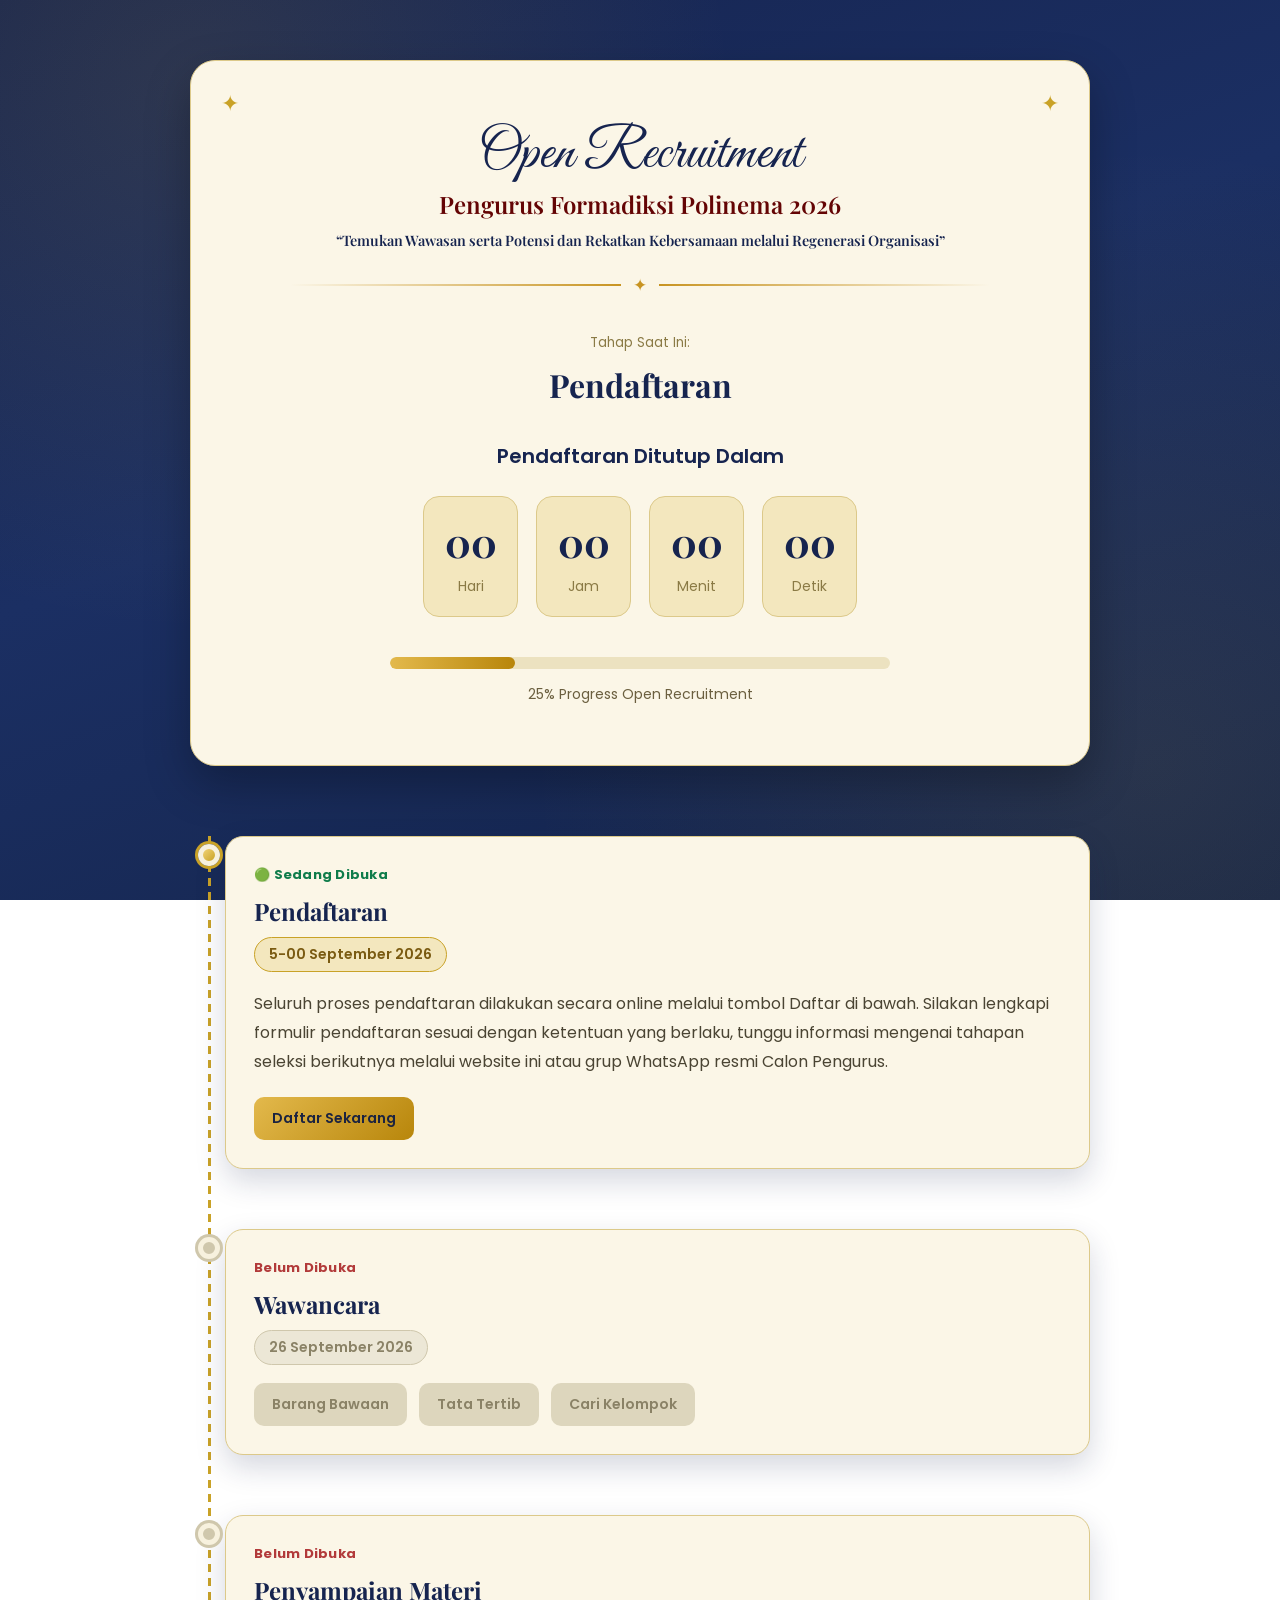
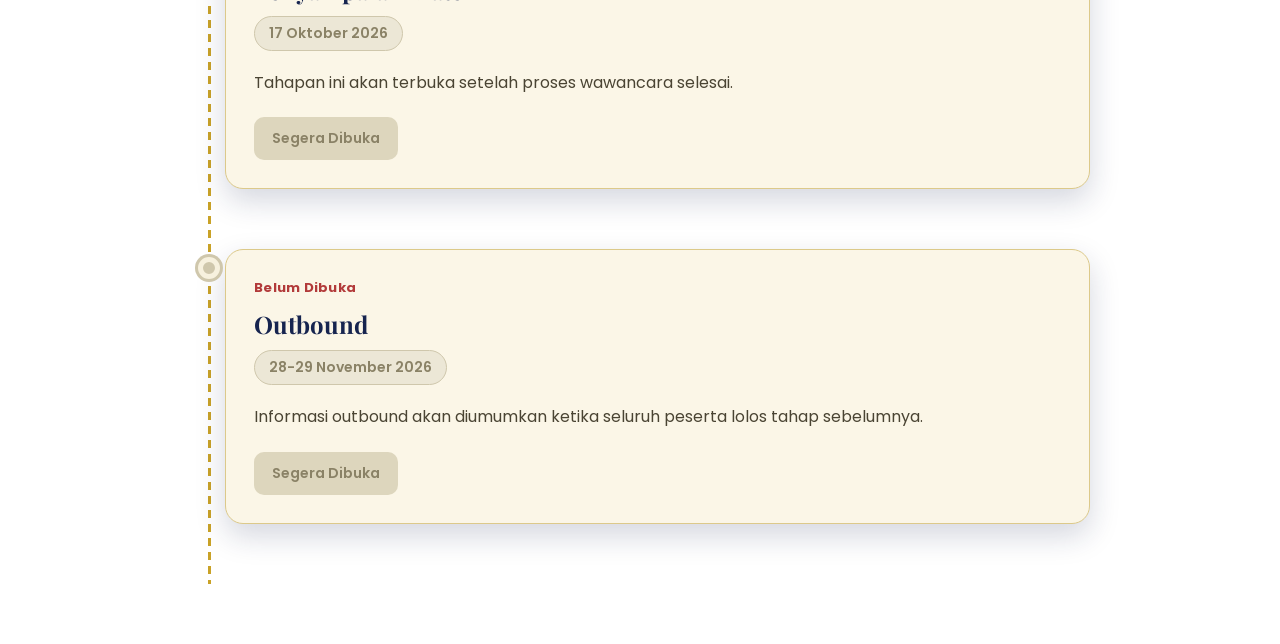
==== claude/index.html @ 802e0066 "duh" ====
<!DOCTYPE html>
<html lang="id">

<head>

    <meta charset="UTF-8">
    <meta name="viewport" content="width=device-width, initial-scale=1.0">

    <title>Timeline Open Recruitment</title>

    <link href="https://fonts.googleapis.com/css2?family=Poppins:wght@300;400;500;600;700&display=swap"
        rel="stylesheet">
    <link rel="stylesheet" href="style.css">

</head>

<body>

    <div class="container">

        <section class="hero">
            <!-- 
            <span class="badge">
                OPEN RECRUITMENT 2026
            </span> -->

            <h1 style="margin-bottom: 0px;">
                Open Recruitment
            </h1>

            <div class="current-stage">
                <h2 style="font-size: 1.5rem; font-weight: 600; color: rgb(100, 4, 4);
                margin-bottom: 10px;">
                    Pengurus Formadiksi Polinema 2026
                </h2>
                <h2 style="font-size: 0.9rem; font-weight: 600;">
                    “Temukan Wawasan serta Potensi dan Rekatkan Kebersamaan melalui Regenerasi Organisasi”
                </h2>
            <div class="gold-divider"><span>✦</span></div>

            </div>

            <!-- 
            <p class="hero-desc">
                Ikuti setiap tahapan Open Recruitment hingga resmi menjadi bagian
                dari keluarga besar Formadiksi Polinema.
            </p> -->

            <div class="current-stage">

                <small>Tahap Saat Ini:</small>

                <h2>Pendaftaran</h2>

            </div>

            <div class="countdown-title">
                Pendaftaran Ditutup Dalam
            </div>

            <div class="countdown">

                <div class="time-box">
                    <h2 id="days">00</h2>
                    <span>Hari</span>
                </div>

                <div class="time-box">
                    <h2 id="hours">00</h2>
                    <span>Jam</span>
                </div>

                <div class="time-box">
                    <h2 id="minutes">00</h2>
                    <span>Menit</span>
                </div>

                <div class="time-box">
                    <h2 id="seconds">00</h2>
                    <span>Detik</span>
                </div>

            </div>

            <div class="progress-section">

                <div class="progress-bar">

                    <div class="progress-fill"></div>

                </div>

                <p>25% Progress Open Recruitment</p>

            </div>

        </section>

        <div class="timeline">

            <!-- Pendaftaran -->

            <div class="item">

                <div class="dot"></div>

                <div class="card">

                    <div class="status open">
                        🟢 Sedang Dibuka
                    </div>

                    <div class="title">
                        Pendaftaran
                    </div>

                    <div class="date">
                        5-00 September 2026
                    </div>

                    <div class="desc">
                        Seluruh proses pendaftaran dilakukan secara online melalui tombol Daftar di bawah.
                        Silakan lengkapi formulir pendaftaran sesuai dengan ketentuan yang berlaku,
                        tunggu informasi mengenai tahapan seleksi berikutnya melalui website ini
                        atau grup WhatsApp resmi Calon Pengurus.
                    </div>

                    <div class="buttons">

                        <a href="/formadiksi/samba/pendaftaran.html" class="button">
                            Daftar Sekarang
                        </a>

                        <!-- <a href="#" class="button">
                            Buku Panduan
                        </a> -->

                    </div>

                </div>

            </div>

            <!-- wawancara -->

            <div class="item locked">

                <div class="dot"></div>

                <div class="card">

                    <div class="status closed">
                        Belum Dibuka
                    </div>

                    <div class="title">
                        Wawancara
                    </div>

                    <div class="date">
                        26 September 2026
                    </div>
                    <!-- 
                    <div class="desc">

                        <div class="info-grid">

                            <div class="info-card">

                                <div class="info-title">
                                    Waktu
                                </div>

                                <div class="info-text">
                                    09.00 – 17.00 WIB
                                </div>

                            </div>

                            <div class="info-card">

                                <div class="info-title">
                                    Lokasi
                                </div>

                                <div class="info-text">
                                    Ruang Seminar Politeknik Negeri Malang
                                </div>

                            </div>

                        </div>

                        <div class="note-section">

                            <div class="note-title">
                                Catatan
                            </div>

                            <div class="note-text">
                                Pembagian kelompok akan diumumkan H+2 setelah seluruh proses wawancara selesai.
                            </div>

                        </div>

                    </div> 
                    -->

                    <div class="buttons">

                        <a href="#" class="button lock">
                            Barang Bawaan
                        </a>

                        <a href="#" class="button lock">
                            Tata Tertib
                        </a>

                        <a href="/carikelompok.html" class="button lock">
                            Cari Kelompok
                        </a>


                    </div>

                </div>

            </div>
            <!-- 
            <div class="item">

                <div class="dot"></div>

                <div class="card">

                    <div class="status open">
                        🟢 Sedang Dibuka
                    </div>

                    <div class="title">
                        wawancara
                    </div>

                    <div class="date">
                        📅 26 September 2026
                    </div>

                    <div class="desc">

                        <div class="info-grid">

                            <div class="info-card">

                                <div class="info-title">
                                    Waktu
                                </div>

                                <div class="info-text">
                                    09.00 – 17.00 WIB
                                </div>

                            </div>

                            <div class="info-card">

                                <div class="info-title">
                                    Lokasi
                                </div>

                                <div class="info-text">
                                    Ruang Seminar Politeknik Negeri Malang
                                </div>

                            </div>

                        </div>

                        <div class="note-section">

                            <div class="note-title">
                                Catatan
                            </div>

                            <div class="note-text">
                                Pembagian kelompok akan diumumkan H+2 setelah seluruh proses wawancara selesai.
                            </div>
                        </div>
                    </div>
                <div class="buttons">

                    <a href="#" class="button">
                        Barang Bawaan
                    </a>

                    <a href="#" class="button">
                        Tata Tertib
                    </a>

                    <a href="/carikelompok.html" class="button lock">
                        Cari Kelompok
                    </a>
                </div>
            </div>
            -->

            <!-- Materi -->

            <div class="item  locked">

                <div class="dot"></div>

                <div class="card">

                    <div class="status closed">
                        Belum Dibuka
                    </div>

                    <div class="title">
                        Penyampaian Materi
                    </div>

                    <div class="date">
                        17 Oktober 2026
                    </div>

                    <div class="desc">

                        Tahapan ini akan terbuka setelah proses wawancara selesai.

                    </div>

                    <div class="buttons">

                        <a class="button lock">
                            Segera Dibuka
                        </a>

                    </div>

                </div>

            </div>

            <!-- Outbound -->

            <div class="item locked">

                <div class="dot"></div>

                <div class="card">

                    <div class="status closed">
                        Belum Dibuka
                    </div>

                    <div class="title">
                        Outbound
                    </div>

                    <div class="date">
                        28-29 November 2026
                    </div>

                    <div class="desc">

                        Informasi outbound akan diumumkan ketika seluruh peserta lolos tahap sebelumnya.

                    </div>

                    <div class="buttons">

                        <a class="button lock">
                            Segera Dibuka
                        </a>

                    </div>

                </div>

            </div>

        </div>

    </div>

    <script src="script.js"></script>
</body>

</html>
---- claude/style.css ----
@import url('https://fonts.googleapis.com/css2?family=Playfair+Display:ital,wght@0,600;0,700;1,500&family=Great+Vibes&display=swap');

* {
    margin: 0;
    padding: 0;
    box-sizing: border-box;
    font-family: 'Poppins', sans-serif;
}

body {

    background:
        radial-gradient(circle at 15% 10%, rgba(212, 175, 55, .12), transparent 40%),
        radial-gradient(circle at 90% 85%, rgba(212, 175, 55, .10), transparent 45%),
        linear-gradient(160deg, #16244f 0%, #1b2f63 45%, #142449 100%);
    background-attachment: fixed;
    padding: 60px 20px;
    color: #2b2210;

}

.container {

    max-width: 900px;
    margin: auto;

}

h1 {

    font-family: 'Playfair Display', serif;
    font-weight: 700;
    font-size: 42px;
    margin-bottom: 10px;
    color: #16244f;

}

.subtitle {

    color: #666;
    margin-bottom: 60px;

}

.timeline {

    position: relative;
    padding-left: 35px;

}

.timeline::before {

    content: "";
    position: absolute;
    left: 18px;
    top: 0;
    width: 3px;
    height: 100%;
    background: repeating-linear-gradient(180deg, #C9A227 0, #C9A227 8px, transparent 8px, transparent 14px);

}

.item {

    position: relative;
    padding-bottom: 60px;

}

.dot {

    position: absolute;
    left: -27px;
    top: 8px;

    width: 22px;
    height: 22px;

    border-radius: 50%;
    background: linear-gradient(135deg, #F1D375 0%, #C9A227 100%);

    border: 5px solid #F7F1DE;

    box-shadow: 0 0 0 3px #C9A227;

}

.locked .dot {

    background: #cfc7ac;
    box-shadow: 0 0 0 3px #cfc7ac;

}

.card {

    background: #FBF6E7;

    padding: 28px;

    border-radius: 18px;

    border: 1px solid #DCC98A;

    box-shadow: 0 12px 30px rgba(22, 36, 79, .18);

    transition: .3s;

}

.card:hover {

    transform: translateY(-4px);
    box-shadow: 0 16px 36px rgba(22, 36, 79, .24);

}

.title {

    font-family: 'Playfair Display', serif;
    font-size: 24px;
    font-weight: 700;

    margin-bottom: 10px;

    color: #16244f;

}

.date {

    display: inline-block;

    padding: 6px 14px;

    background: #F3E7BE;

    border: 1px solid #C9A227;

    border-radius: 50px;

    color: #7A5B12;

    font-size: 14px;
    font-weight: 600;

    margin-bottom: 18px;

}

.locked .date {

    background: #ece7d6;
    border-color: #cfc7ac;
    color: #8a8266;

}

.desc {

    line-height: 1.8;
    color: #4a4433;

    margin-bottom: 20px;

}

.buttons {

    display: flex;
    gap: 12px;
    flex-wrap: wrap;

}

.button {

    padding: 11px 18px;

    background: linear-gradient(135deg, #E3B94C 0%, #B8860B 100%);

    color: #1b2340;
    font-weight: 600;

    text-decoration: none;

    border-radius: 10px;

    transition: .3s;

    font-size: 14px;

}

.button:hover {

    background: linear-gradient(135deg, #F1CB60 0%, #C9950F 100%);

}

.lock {

    background: #ddd6bd;
    color: #8a8266;
    pointer-events: none;

}

.status {

    font-size: 13px;
    font-weight: 700;
    letter-spacing: .02em;
    margin-bottom: 10px;

}

.open {

    color: #0E7C4A;

}

.closed {

    color: #B23A3A;

}

@media(max-width:700px) {

    body {

        padding: 30px 15px;

    }

    h1 {

        font-size: 30px;

    }

    .card {

        padding: 22px;

    }

}

/*================ HERO ================*/

.hero {

    background: #FBF6E7;

    padding: 60px;

    border-radius: 25px;

    margin-bottom: 70px;

    border: 1px solid #DCC98A;

    box-shadow: 0 18px 45px rgba(0, 0, 0, .28);

    text-align: center;

    position: relative;

}

.hero::before,
.hero::after {

    content: "✦";
    color: #C9A227;
    font-size: 22px;
    position: absolute;
    top: 26px;

}

.hero::before {

    left: 30px;

}

.hero::after {

    right: 30px;

}

.badge {

    display: inline-block;

    padding: 9px 22px;

    border-radius: 100px;

    background: linear-gradient(135deg, #E3B94C 0%, #B8860B 100%);

    color: #1b2340;

    font-weight: 700;

    letter-spacing: .06em;

    margin-bottom: 25px;

}

.hero h1 {

    font-family: 'Great Vibes', cursive;
    font-weight: 400;
    font-size: 56px;
    line-height: 1.2;

    margin-bottom: 18px;

    color: #16244f;

}

.hero-desc {

    max-width: 650px;

    margin: auto;

    line-height: 1.8;

    color: #6b5f3f;

    margin-bottom: 40px;

}

.current-stage {

    margin-bottom: 35px;

}

.current-stage small {

    display: block;

    color: #8a7a45;

    margin-bottom: 10px;

}

.current-stage h2 {

    font-family: 'Playfair Display', serif;
    font-size: 32px;
    color: #16244f;

}

.countdown-title {

    font-weight: 600;

    margin-bottom: 25px;

    font-size: 20px;

    color: #16244f;

}

.countdown {

    display: flex;

    justify-content: center;

    gap: 18px;

    flex-wrap: wrap;

    margin-bottom: 40px;

}

.time-box {

    width: 95px;

    padding: 18px;

    background: #F3E7BE;

    border: 1px solid #DCC98A;

    border-radius: 16px;

}

.time-box h2 {

    font-family: 'Playfair Display', serif;
    font-size: 40px;

    color: #16244f;

    margin-bottom: 5px;

}

.time-box span {

    font-size: 14px;

    color: #8a7a45;

}

.progress-section {

    max-width: 500px;

    margin: auto;

}

.progress-bar {

    height: 12px;

    background: #ece2c0;

    border-radius: 100px;

    overflow: hidden;

    margin-bottom: 15px;

}

.progress-fill {

    height: 100%;

    width: 25%;

    background: linear-gradient(90deg, #E3B94C 0%, #B8860B 100%);

    border-radius: 100px;

    animation: load 1s ease;

}

@keyframes load {

    from {

        width: 0;

    }

    to {

        width: 25%;

    }

}

.progress-section p {

    font-size: 14px;

    color: #6b5f3f;

}

@media(max-width:700px) {

    .hero {

        padding: 35px 25px;

    }

    .hero h1 {

        font-size: 40px;

    }

    .time-box {

        width: 75px;

        padding: 15px;

    }

    .time-box h2 {

        font-size: 28px;

    }

}

/*================ SEARCH =================*/

.search-section {

    margin-top: 0px;

}

.search-box {

    display: flex;
    gap: 15px;
    margin-top: 25px;
    flex-wrap: wrap;

}

.search-box input {

    flex: 1;
    padding: 15px 18px;
    border: 2px solid #DCC98A;
    border-radius: 12px;
    font-size: 15px;
    outline: none;
    transition: .3s;
    background: #FBF6E7;

}

.search-box input:focus {

    border-color: #C9A227;

}

.search-box button {

    padding: 15px 28px;
    border: none;
    border-radius: 12px;
    background: linear-gradient(135deg, #E3B94C 0%, #B8860B 100%);
    color: #1b2340;
    font-weight: 600;
    font-size: 15px;
    cursor: pointer;
    transition: .3s;

}

.search-box button:hover {

    background: linear-gradient(135deg, #F1CB60 0%, #C9950F 100%);

}

.result-card {

    margin-top: 35px;

    background: #FBF6E7;

    padding: 30px;

    border-radius: 18px;

    border: 1px solid #DCC98A;

    box-shadow: 0 12px 30px rgba(22, 36, 79, .18);

    animation: fade .4s;

}

.result-grid {

    margin: 28px 0;

}

.result-item {

    padding: 14px 0;

    border-bottom: 1px solid #E6DBB3;

}

.result-item:last-child {

    border-bottom: none;

    padding-bottom: 0;

}

.result-label {

    font-size: 13px;

    font-weight: 500;

    color: #8a7a45;

    margin-bottom: 6px;

}

.result-value {

    font-size: 18px;

    font-weight: 600;

    color: #16244f;

}

.result-grid span:first-child {

    font-weight: 600;
    color: #6b5f3f;

}

.result-buttons {

    display: flex;
    gap: 12px;
    flex-wrap: wrap;

}

.not-found {

    margin-top: 30px;

    padding: 25px;

    background: #F6DCDC;

    color: #8A2E2E;

    border-radius: 18px;

    animation: fade .4s;

}

@keyframes fade {

    from {

        opacity: 0;
        transform: translateY(15px);

    }

    to {

        opacity: 1;
        transform: translateY(0);

    }

}

@media(max-width:700px) {

    .result-grid {

        grid-template-columns: 1fr;

        /* gap: 8px; */

    }

    .search-box {

        flex-direction: column;

    }

    .search-box button {

        width: 100%;

    }

}

/*================ INFO GRID ================*/

.info-grid {

    display: grid;

    grid-template-columns: repeat(2, 1fr);

    gap: 16px;

    /* margin: 25px 0 30px; */

}

.info-card {

    background: #F3E7BE;

    border: 1px solid #DCC98A;

    border-radius: 16px;

    padding: 18px;

    transition: .3s;

}

.info-card:hover {

    transform: translateY(-3px);

    box-shadow: 0 8px 20px rgba(0, 0, 0, .10);

}

.info-icon {

    font-size: 22px;

    margin-bottom: 12px;

}

.info-title {

    font-size: 14px;

    font-weight: 600;

    color: #8a7a45;

    margin-bottom: 8px;

}

.info-text {

    font-size: 15px;

    line-height: 1.7;

    color: #2b2210;

}

@media(max-width:700px) {

    .info-grid {

        grid-template-columns: 1fr;

    }

}

/*================ NOTE =================*/

.note-section {

    margin-top: 10px;

    padding-top: 10px;

    border-top: 1px solid #E6DBB3;

}

.note-title {

    font-size: 15px;

    font-weight: 600;

    color: #16244f;

    margin-bottom: 10px;

}

.note-text {

    font-size: 15px;

    line-height: 1.8;

    color: #6b5f3f;

}





:root {
    --gold: #c89422;
    --gold-light: #e8c86b;
}

.gold-divider {
    display: flex;
    align-items: center;
    gap: 12px;
    margin: 22px auto;
    max-width: 700px;
    color: var(--gold);
}

.gold-divider::before,
.gold-divider::after {
    content: "";
    height: 2px;
    flex: 1;
    background: linear-gradient(90deg, transparent, var(--gold));
}

.gold-divider::after {
    background: linear-gradient(90deg, var(--gold), transparent);
}

.gold-divider span {
    font-size: 17px;
}
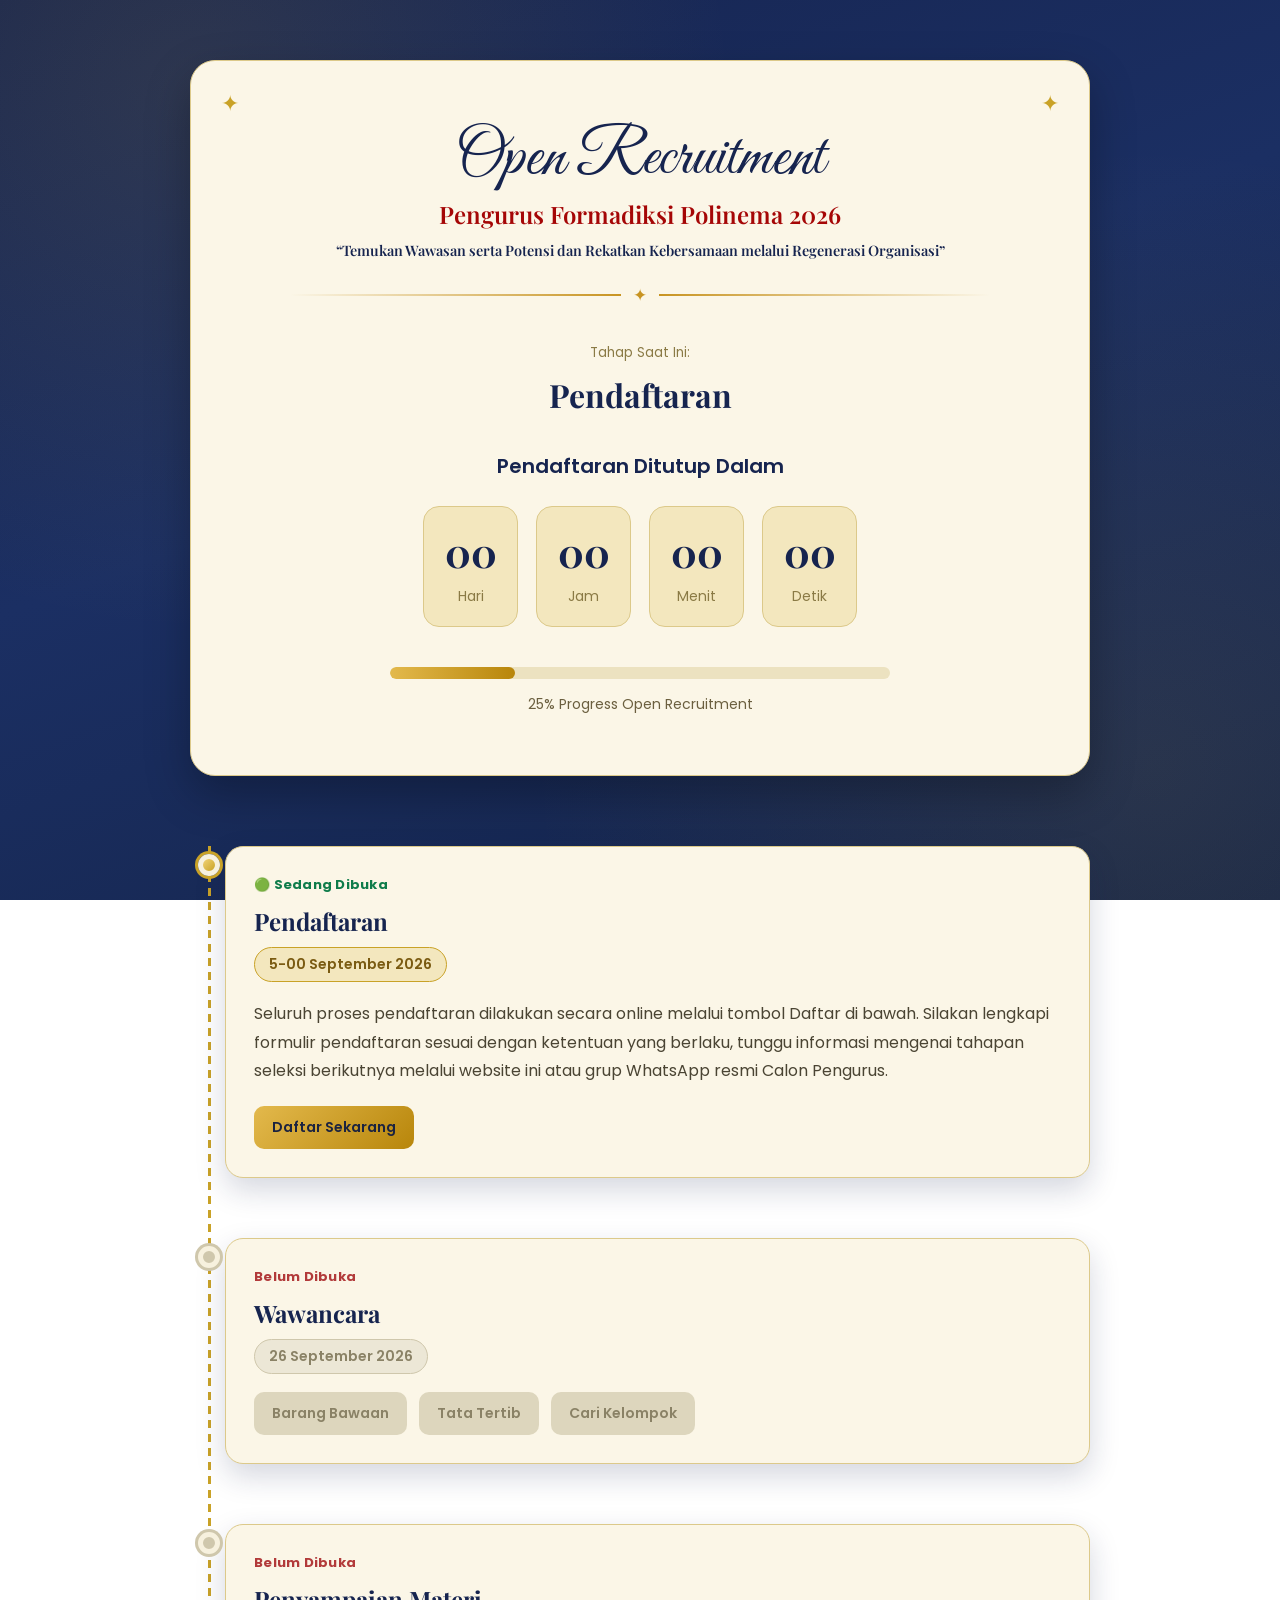
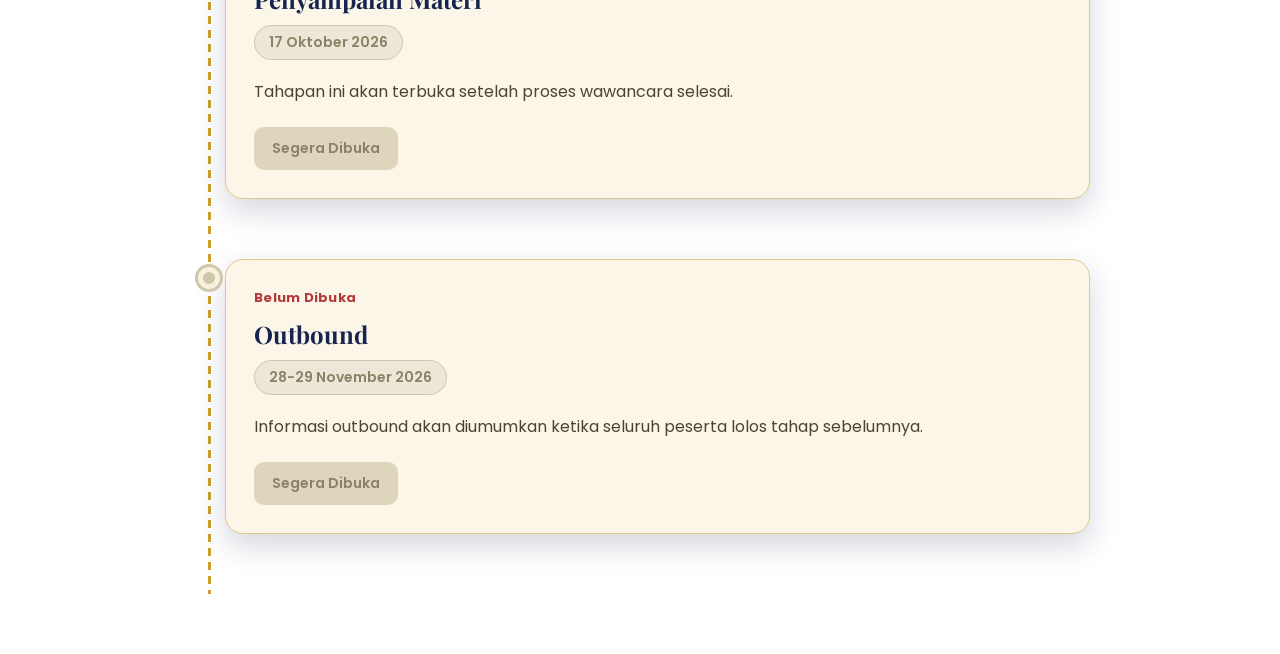
==== commit a8939aff: "aha" ====
--- a/claude/index.html
+++ b/claude/index.html
@@ -24,12 +24,12 @@
                 OPEN RECRUITMENT 2026
             </span> -->
 
-            <h1 style="margin-bottom: 0px;">
+            <h1 style="margin-bottom: 0px; font-size: 4rem;">
                 Open Recruitment
             </h1>
 
             <div class="current-stage">
-                <h2 style="font-size: 1.5rem; font-weight: 600; color: rgb(100, 4, 4);
+                <h2 style="font-size: 1.5rem; font-weight: 600; color: rgb(165, 6, 6);
                 margin-bottom: 10px;">
                     Pengurus Formadiksi Polinema 2026
                 </h2>
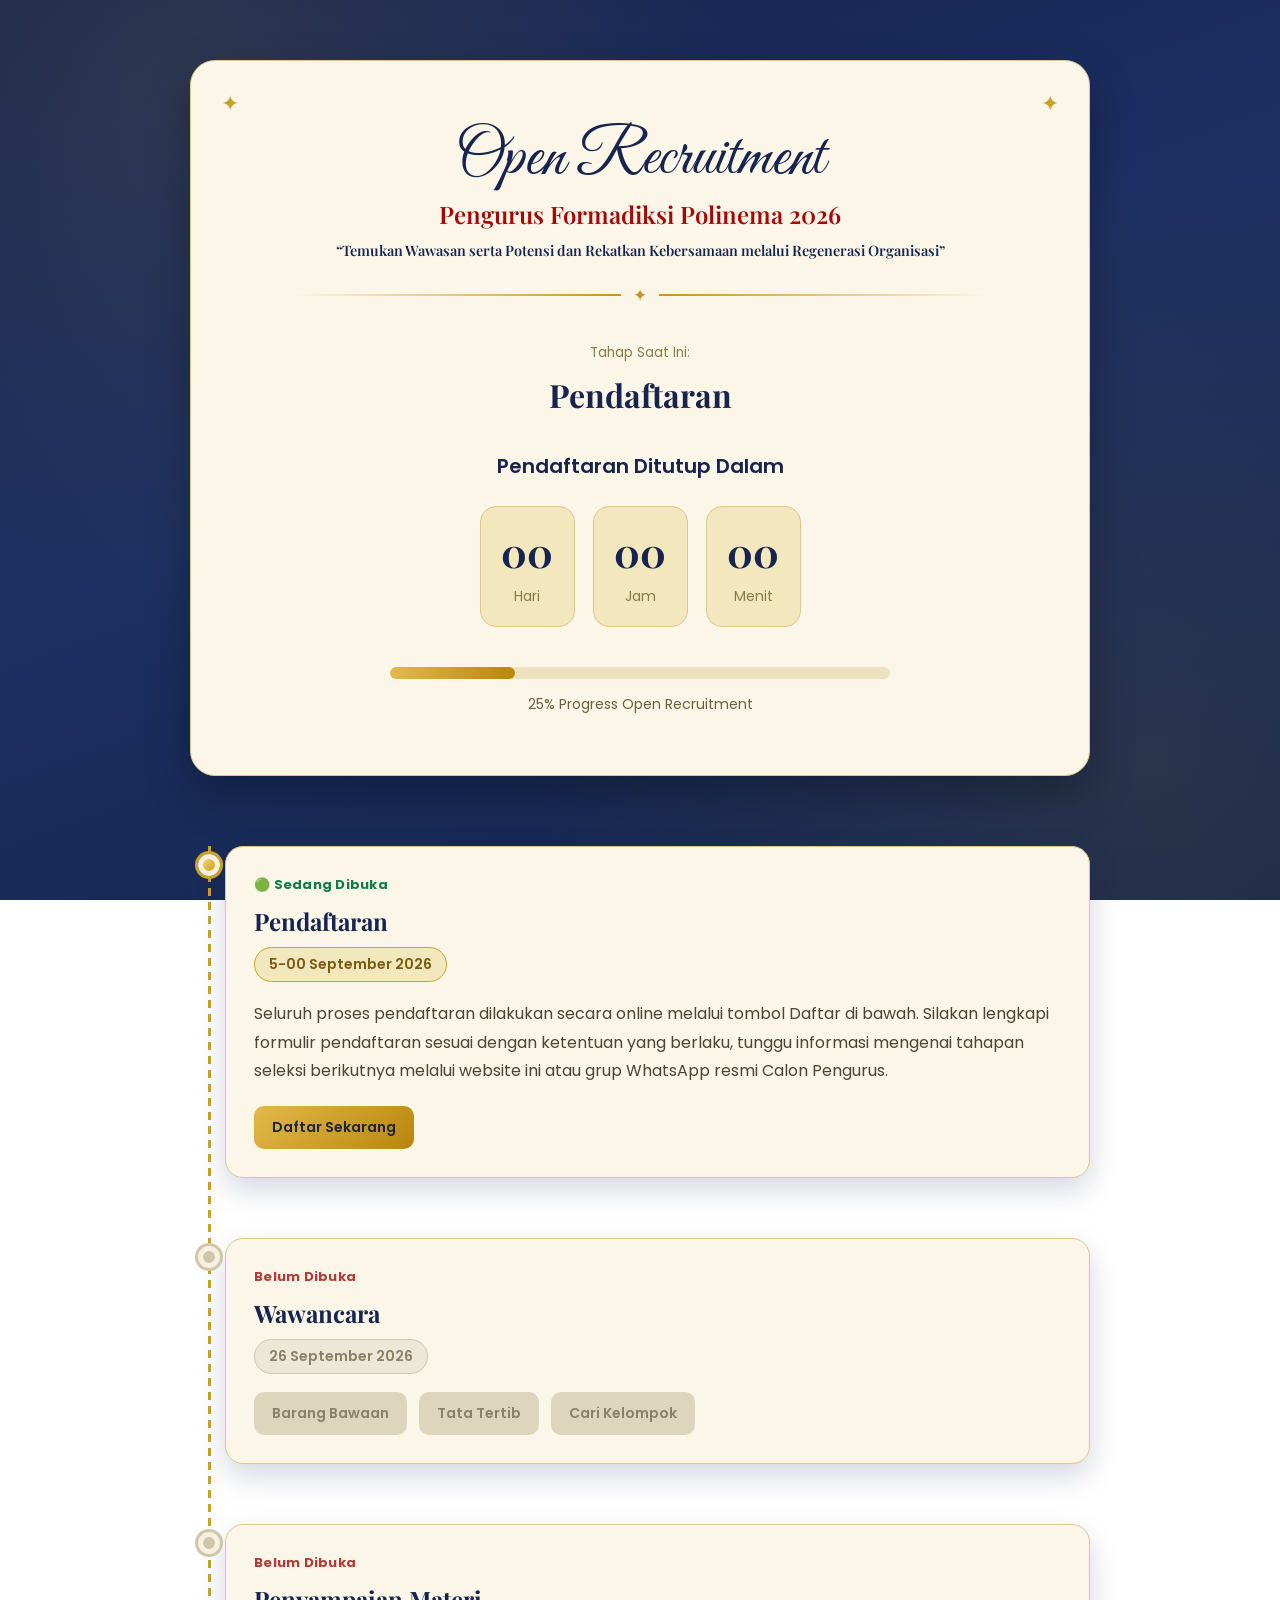
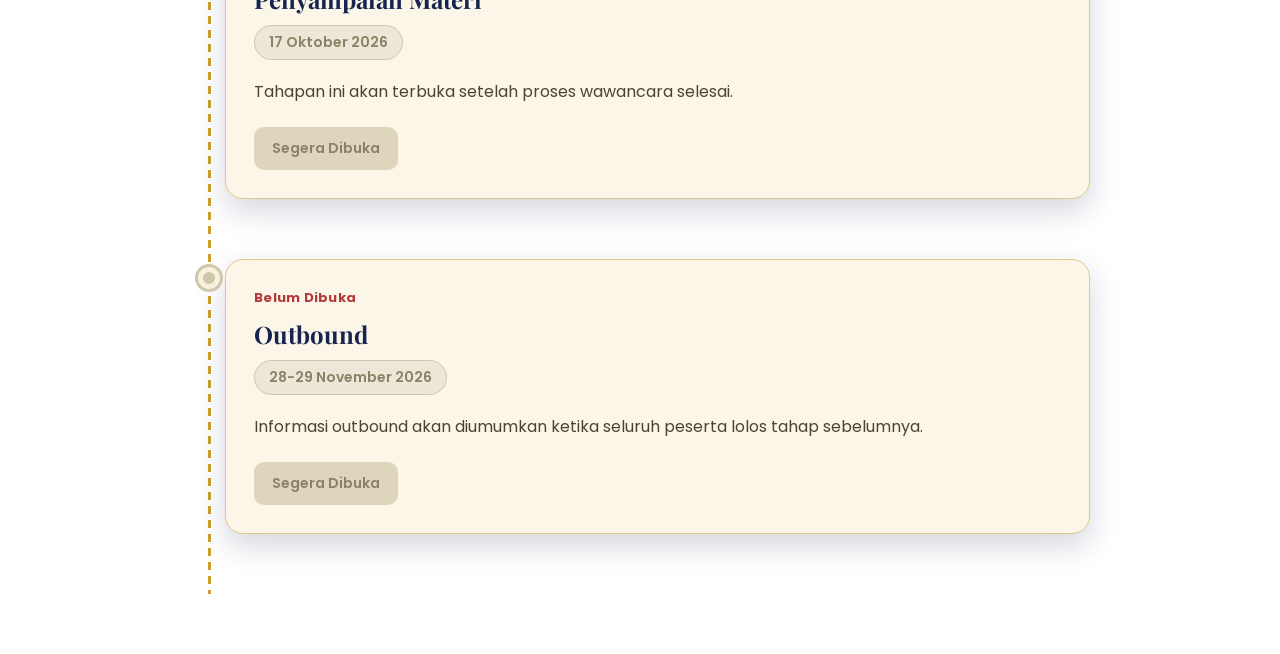
==== commit 94142f26: "ahaa" ====
--- a/claude/index.html
+++ b/claude/index.html
@@ -75,10 +75,6 @@
                     <span>Menit</span>
                 </div>
 
-                <div class="time-box">
-                    <h2 id="seconds">00</h2>
-                    <span>Detik</span>
-                </div>
 
             </div>
 
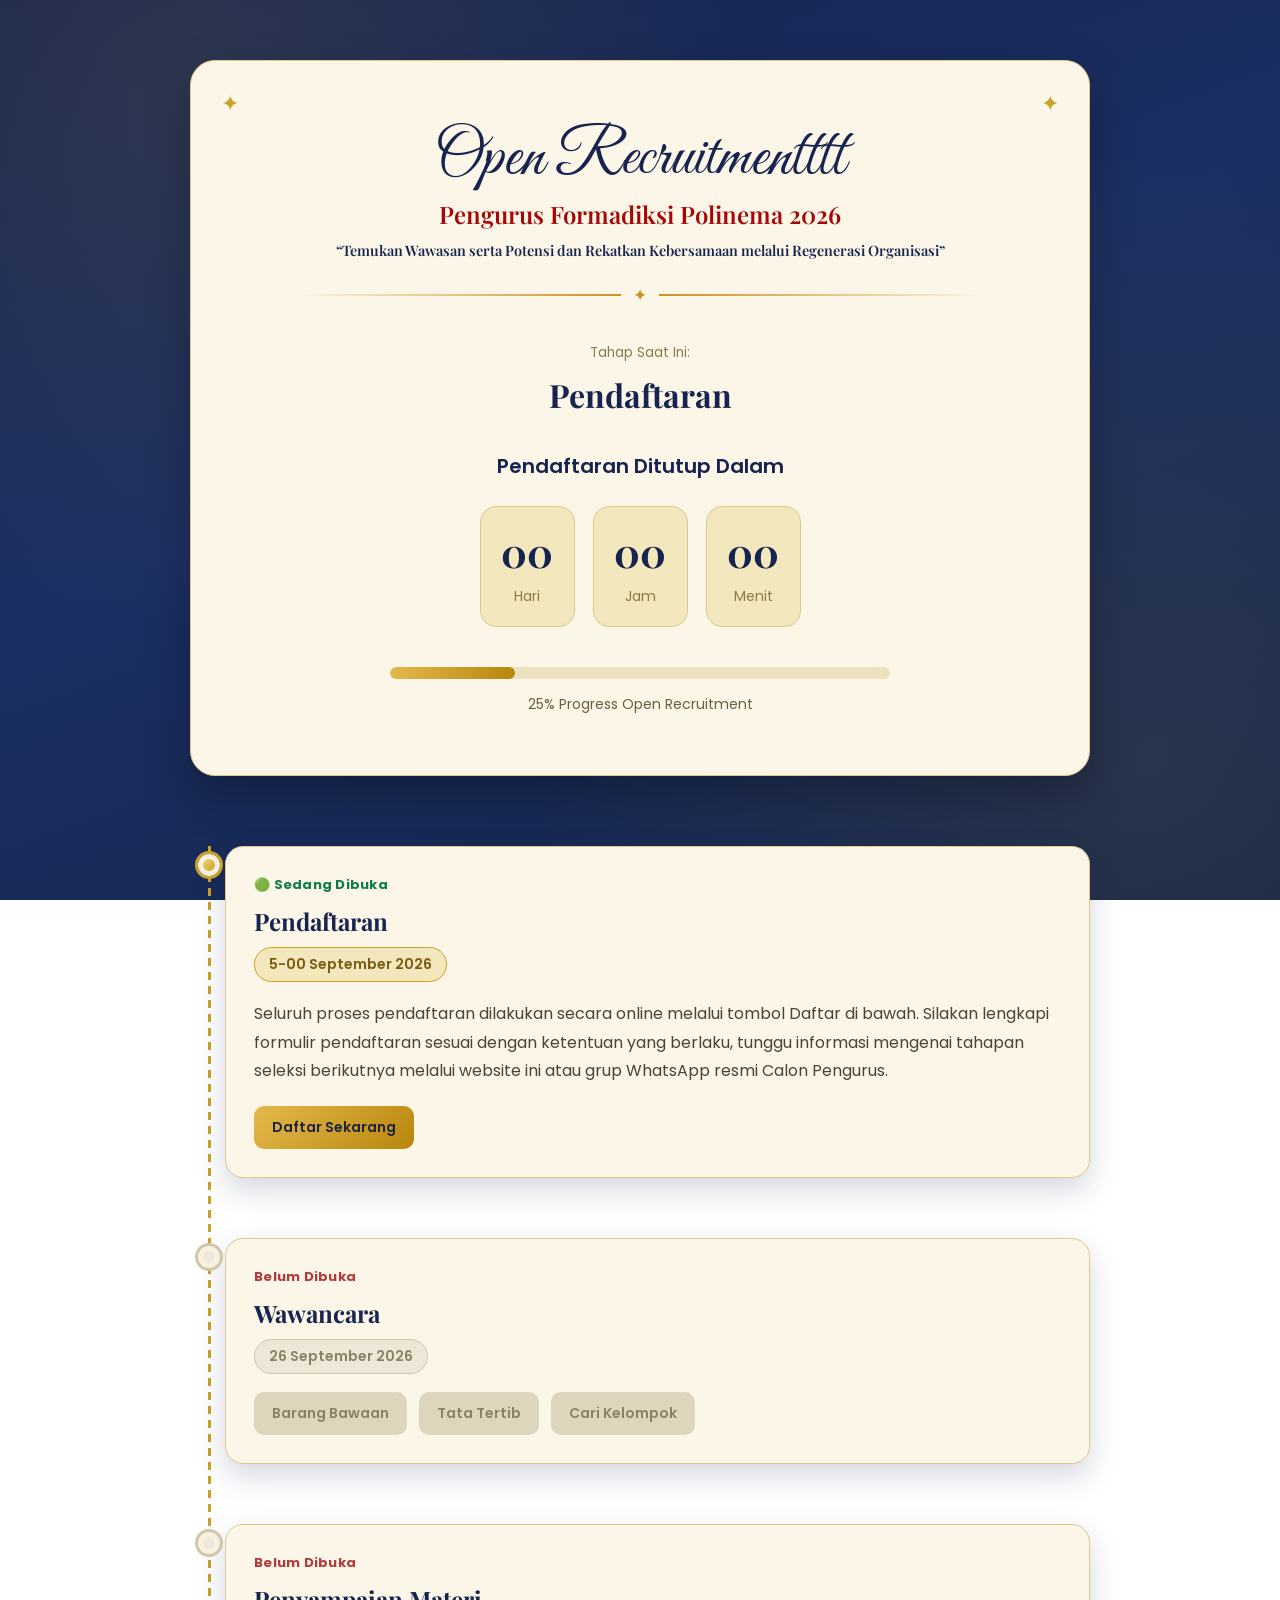
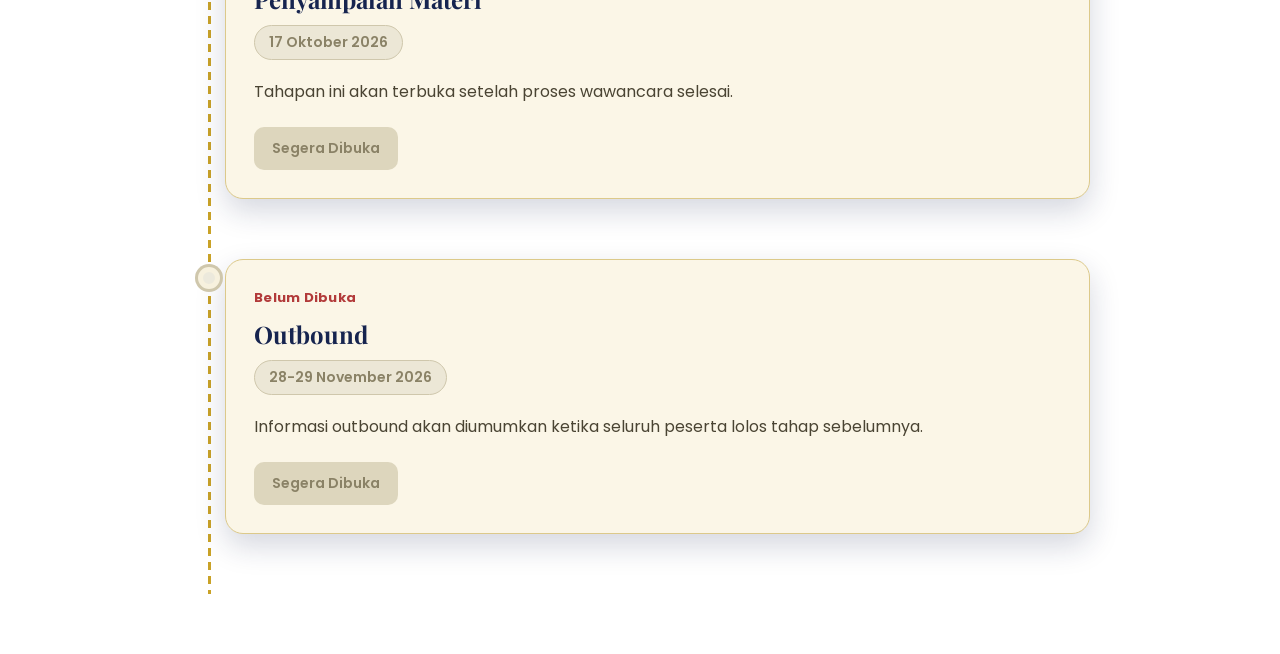
==== commit f8ac0197: "candida hahah" ====
--- a/claude/index.html
+++ b/claude/index.html
@@ -25,7 +25,7 @@
             </span> -->
 
             <h1 style="margin-bottom: 0px; font-size: 4rem;">
-                Open Recruitment
+                Open Recruitmentttt
             </h1>
 
             <div class="current-stage">
--- a/claude/style.css
+++ b/claude/style.css
@@ -89,7 +89,7 @@
 
 .locked .dot {
 
-    background: #cfc7ac;
+    background: #ece9dc;
     box-shadow: 0 0 0 3px #cfc7ac;
 
 }
@@ -590,47 +590,47 @@
 
 }
 
-.result-grid {
-
-    margin: 28px 0;
-
-}
-
-.result-item {
-
-    padding: 14px 0;
-
-    border-bottom: 1px solid #E6DBB3;
-
-}
-
-.result-item:last-child {
-
-    border-bottom: none;
-
-    padding-bottom: 0;
-
-}
-
-.result-label {
-
-    font-size: 13px;
-
-    font-weight: 500;
-
-    color: #8a7a45;
-
-    margin-bottom: 6px;
-
-}
-
-.result-value {
-
-    font-size: 18px;
-
-    font-weight: 600;
-
-    color: #16244f;
+.result-grid{
+
+margin:28px 0;
+
+}
+
+.result-item{
+
+padding:14px 0;
+
+border-bottom:1px solid #E6DBB3;
+
+}
+
+.result-item:last-child{
+
+border-bottom:none;
+
+padding-bottom:0;
+
+}
+
+.result-label{
+
+font-size:13px;
+
+font-weight:500;
+
+color:#8a7a45;
+
+margin-bottom:6px;
+
+}
+
+.result-value{
+
+font-size:18px;
+
+font-weight:600;
+
+color:#16244f;
 
 }
 
@@ -821,32 +821,30 @@
 
 
 
-:root {
-    --gold: #c89422;
-    --gold-light: #e8c86b;
-}
-
-.gold-divider {
-    display: flex;
-    align-items: center;
-    gap: 12px;
-    margin: 22px auto;
-    max-width: 700px;
-    color: var(--gold);
-}
-
-.gold-divider::before,
-.gold-divider::after {
-    content: "";
-    height: 2px;
-    flex: 1;
-    background: linear-gradient(90deg, transparent, var(--gold));
-}
-
-.gold-divider::after {
-    background: linear-gradient(90deg, var(--gold), transparent);
-}
-
-.gold-divider span {
-    font-size: 17px;
-}+        :root {--gold: #c89422;
+            --gold-light: #e8c86b;
+        }
+        .gold-divider {
+            display: flex;
+            align-items: center;
+            gap: 12px;
+            margin: 22px auto;
+            max-width: 700px;
+            color: var(--gold);
+        }
+
+        .gold-divider::before,
+        .gold-divider::after {
+            content: "";
+            height: 2px;
+            flex: 1;
+            background: linear-gradient(90deg, transparent, var(--gold));
+        }
+
+        .gold-divider::after {
+            background: linear-gradient(90deg, var(--gold), transparent);
+        }
+
+        .gold-divider span {
+            font-size: 17px;
+        }
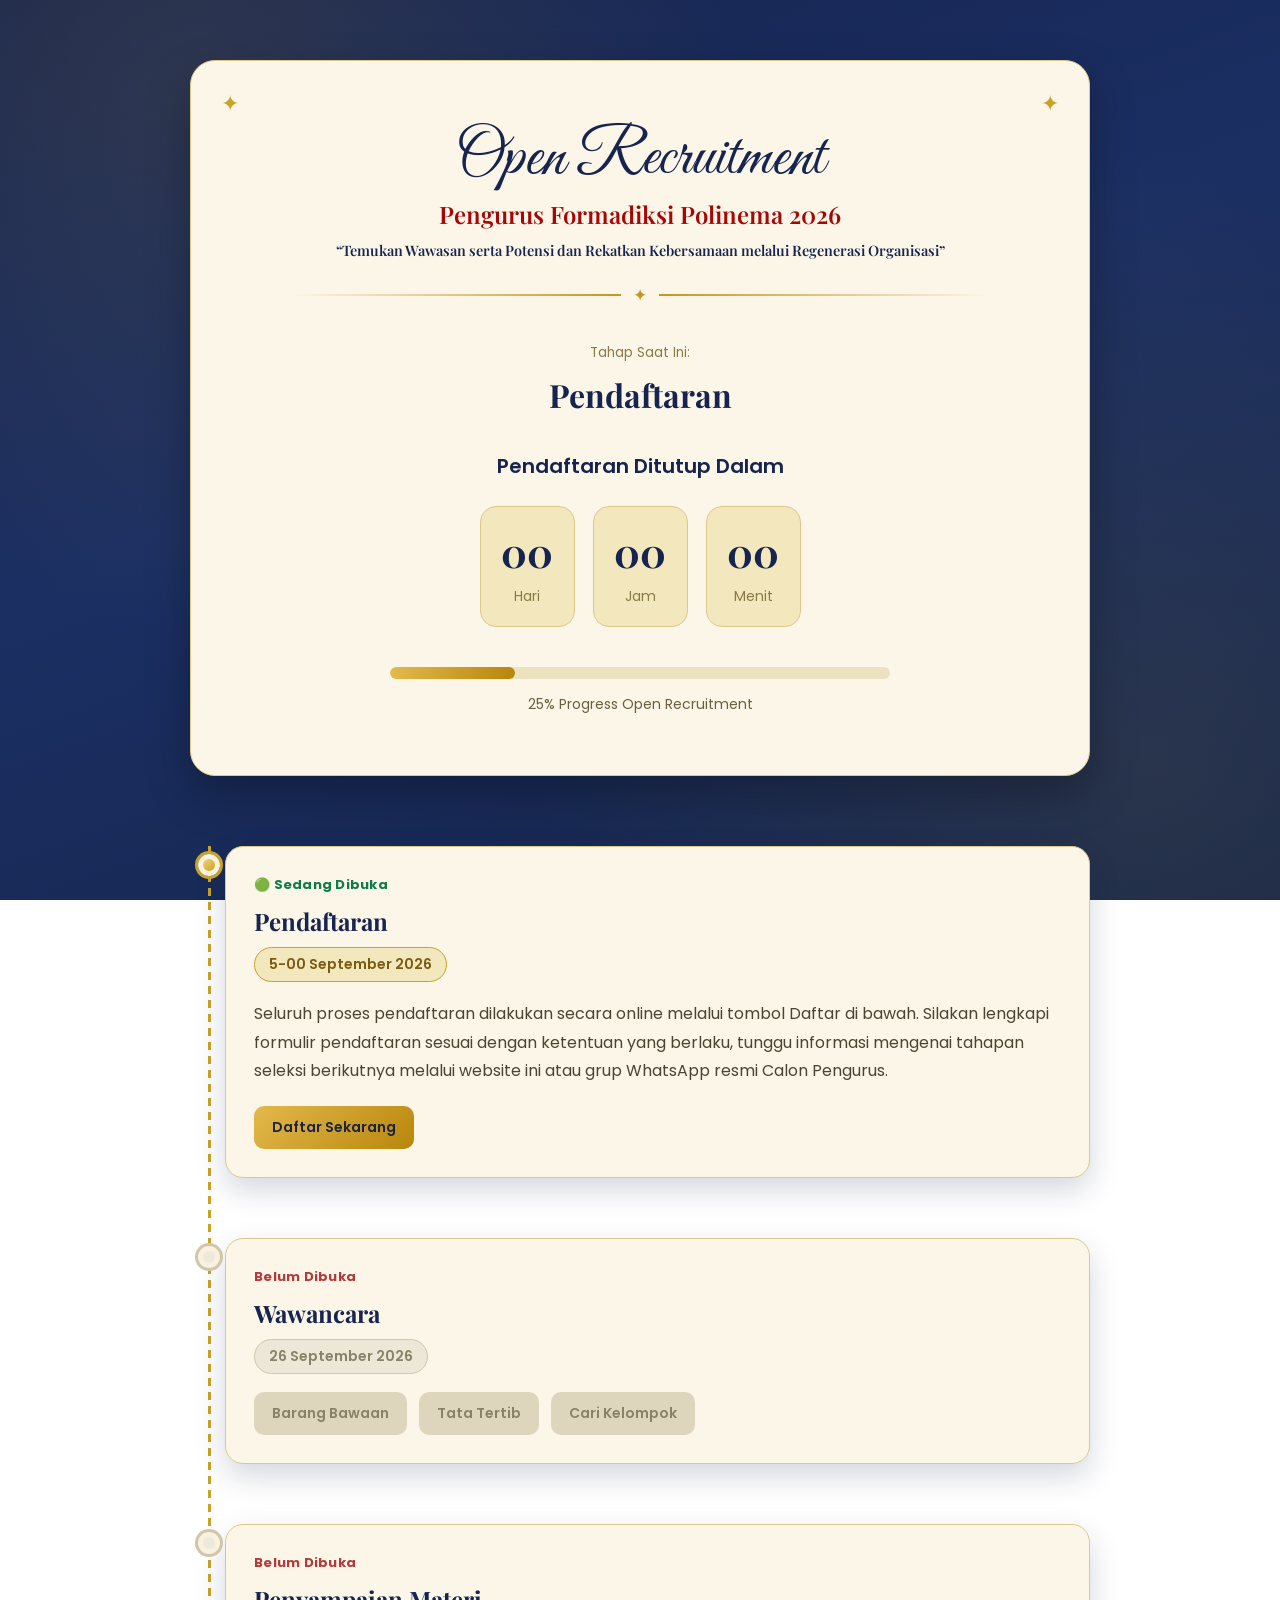
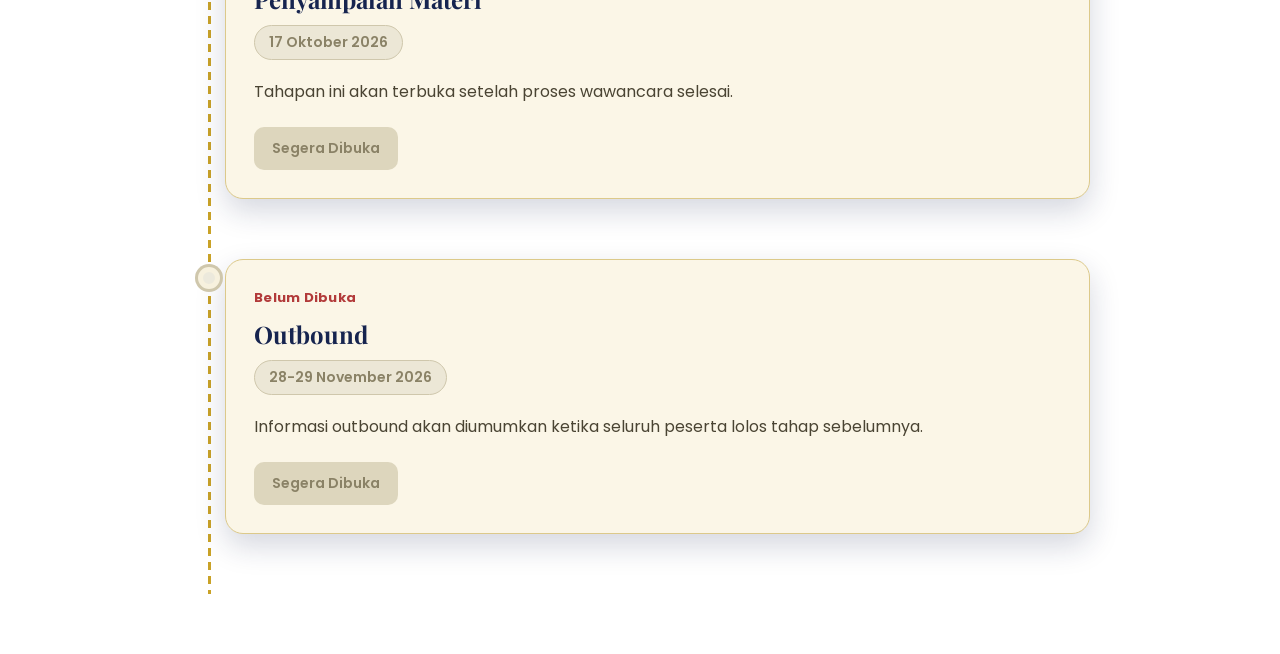
==== commit d55b1595: "anjai" ====
--- a/claude/index.html
+++ b/claude/index.html
@@ -25,7 +25,7 @@
             </span> -->
 
             <h1 style="margin-bottom: 0px; font-size: 4rem;">
-                Open Recruitmentttt
+                Open Recruitment
             </h1>
 
             <div class="current-stage">
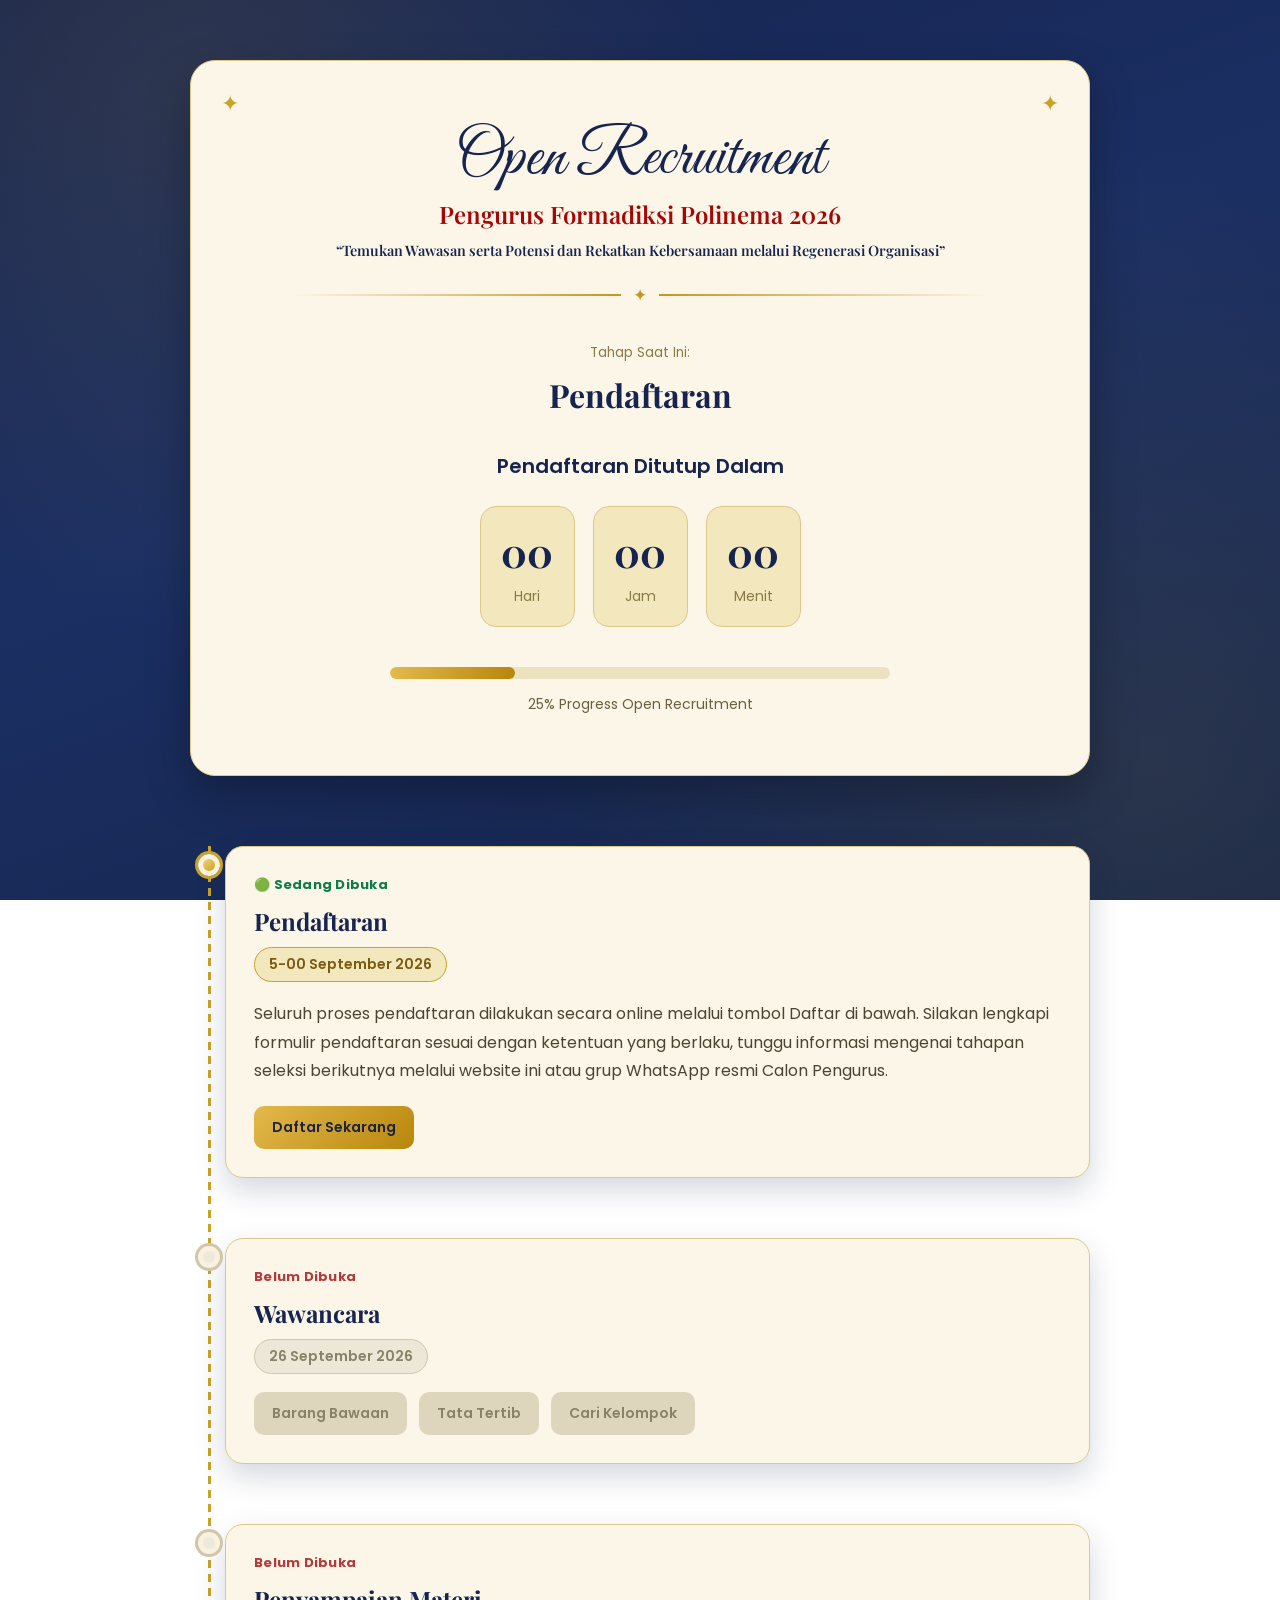
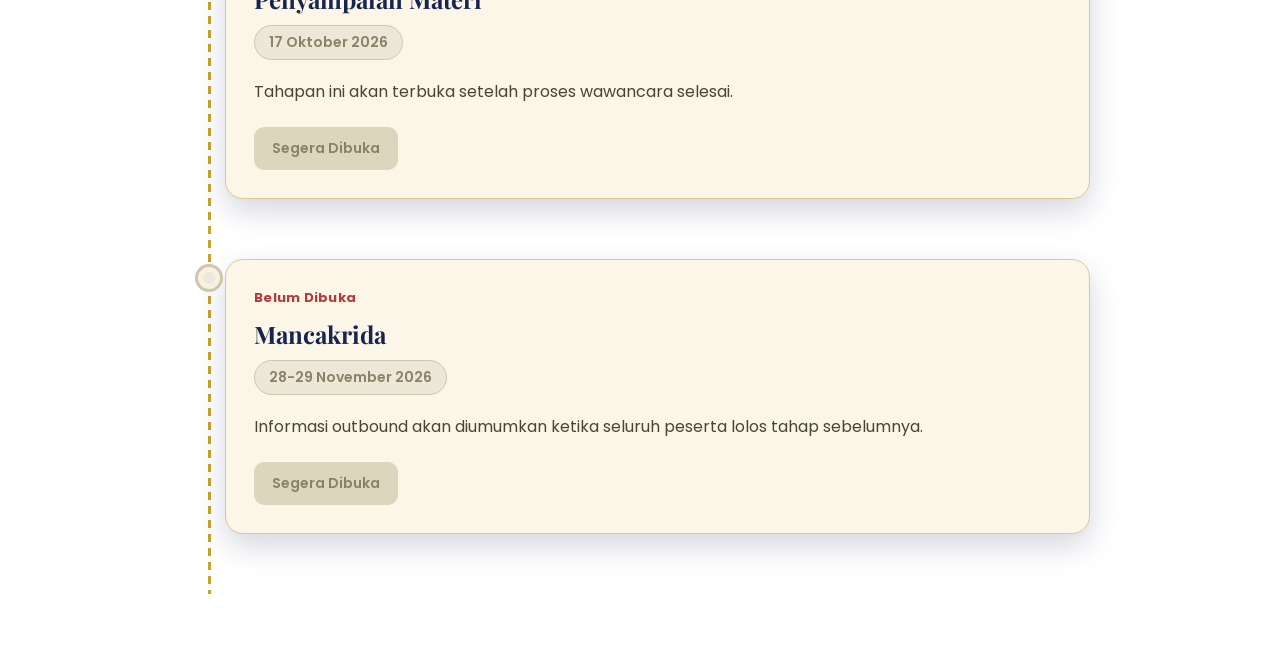
==== commit 8a7c62e5: "halo" ====
--- a/claude/index.html
+++ b/claude/index.html
@@ -350,7 +350,7 @@
                     </div>
 
                     <div class="title">
-                        Outbound
+                        Mancakrida
                     </div>
 
                     <div class="date">
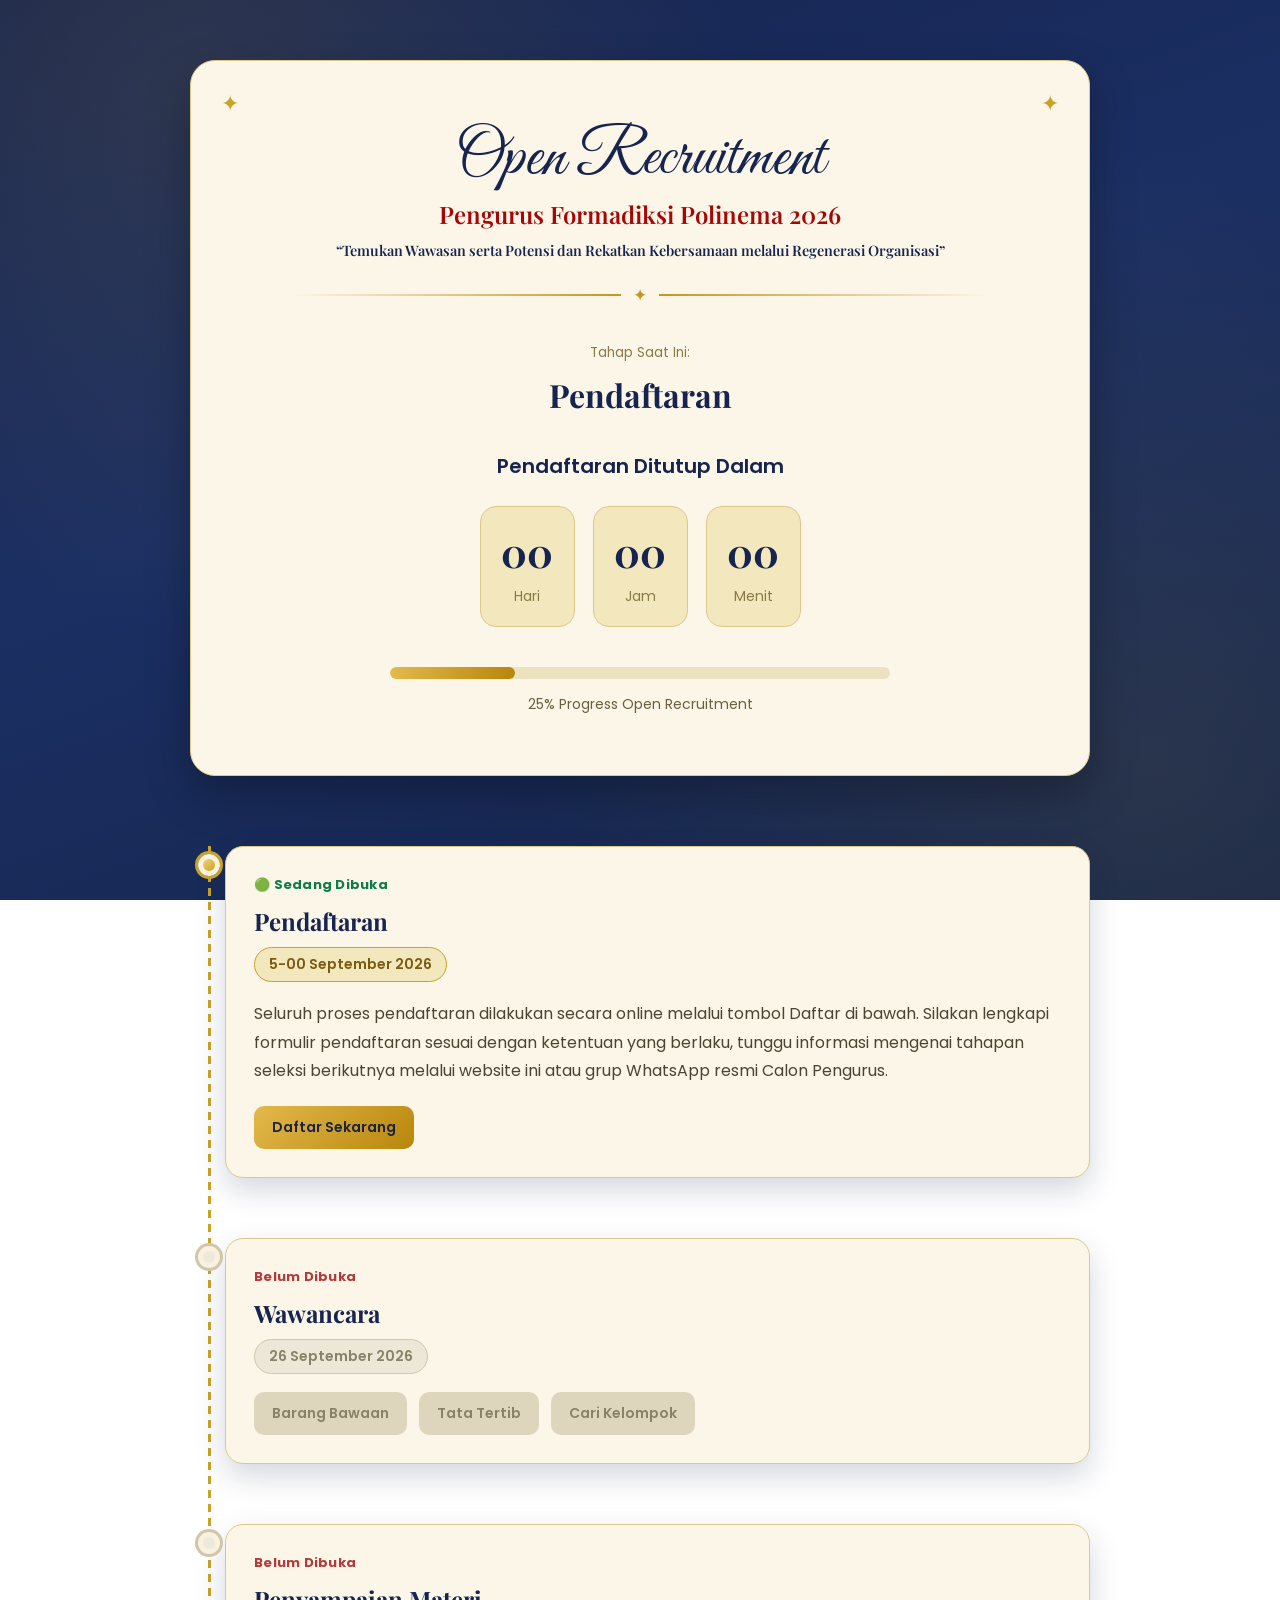
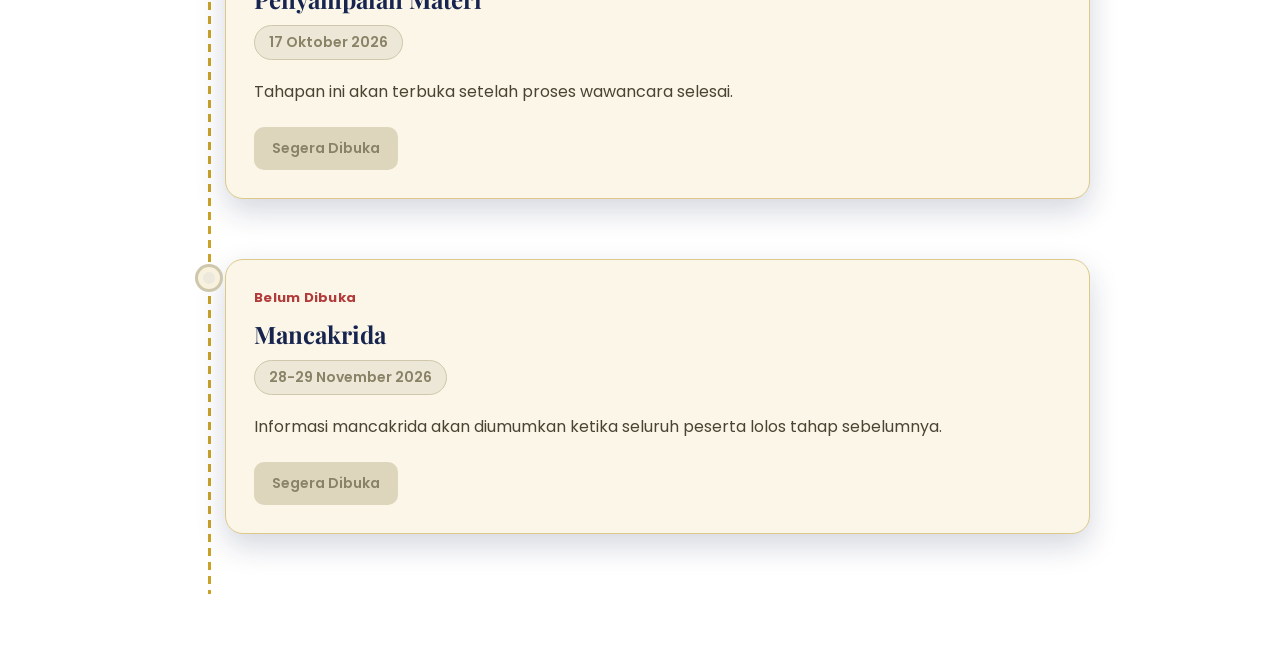
==== commit ed2ce402: "judul" ====
--- a/claude/index.html
+++ b/claude/index.html
@@ -359,7 +359,7 @@
 
                     <div class="desc">
 
-                        Informasi outbound akan diumumkan ketika seluruh peserta lolos tahap sebelumnya.
+                        Informasi mancakrida akan diumumkan ketika seluruh peserta lolos tahap sebelumnya.
 
                     </div>
 
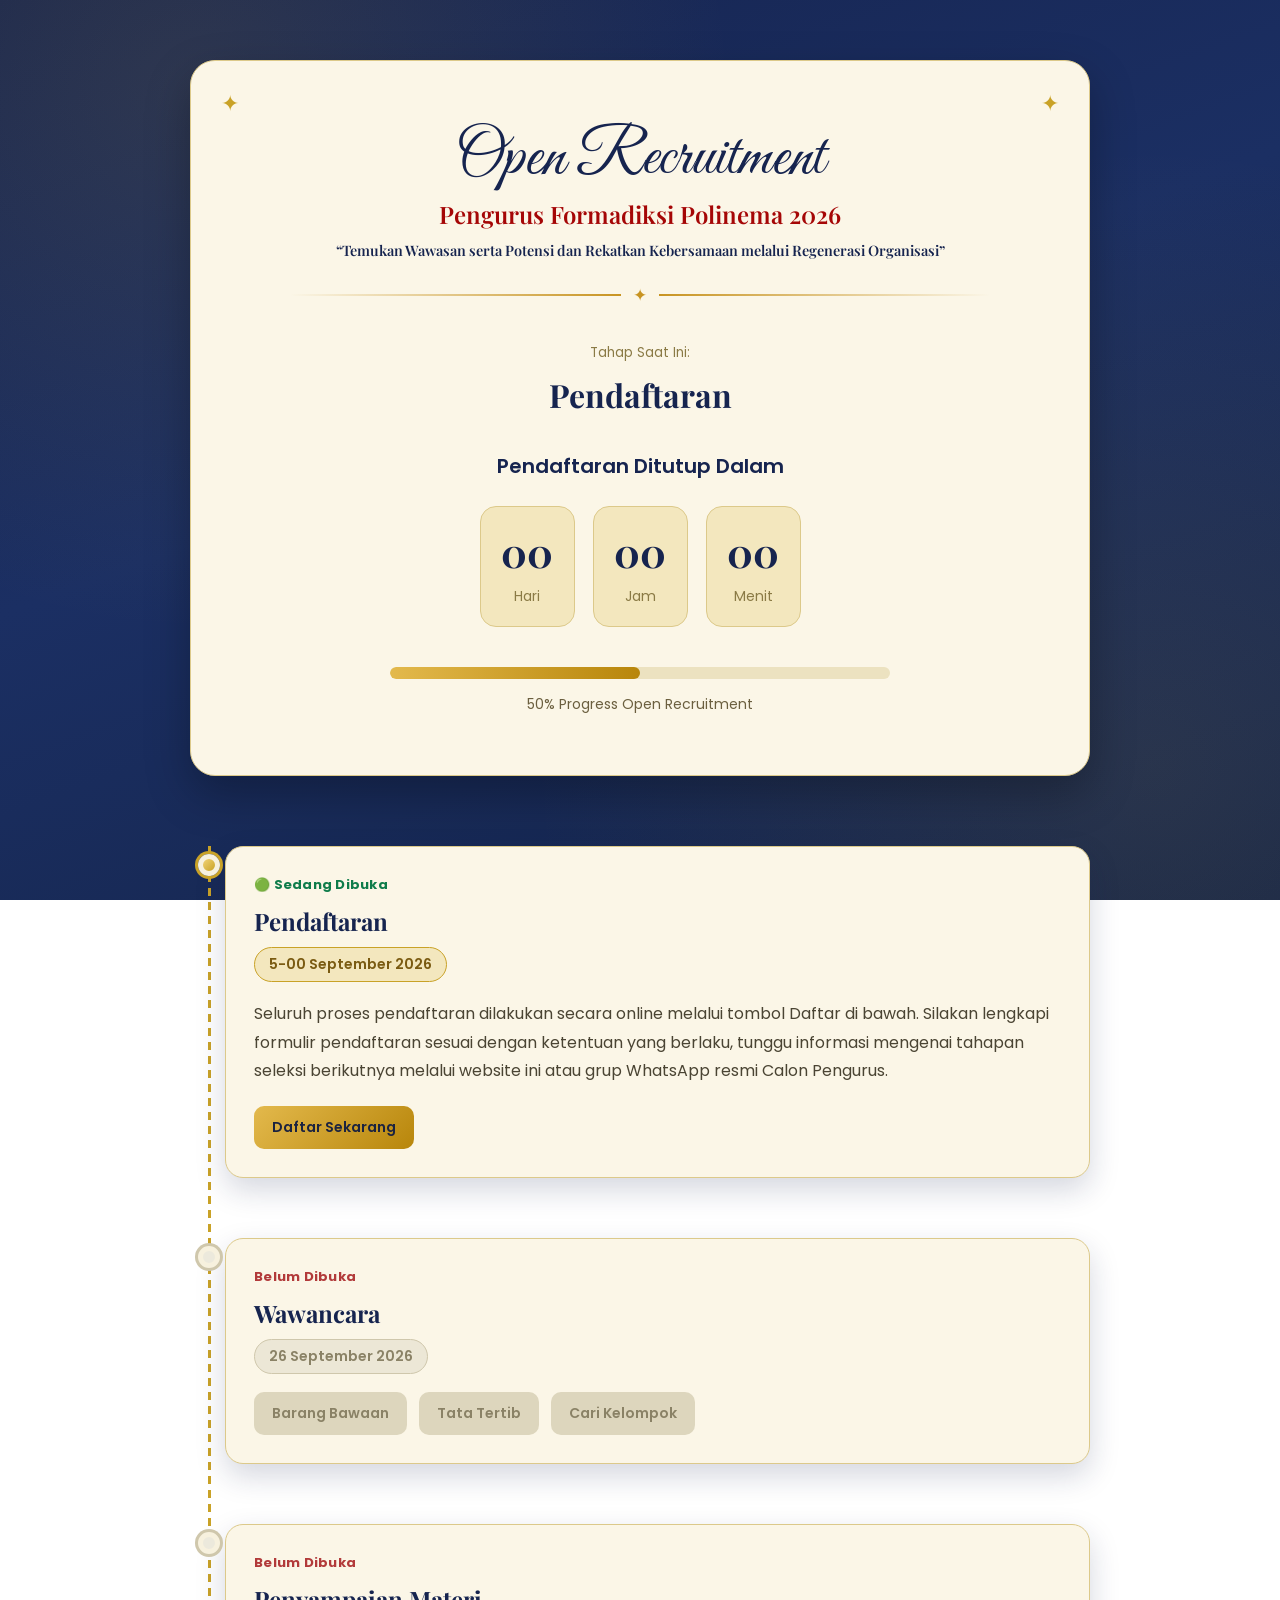
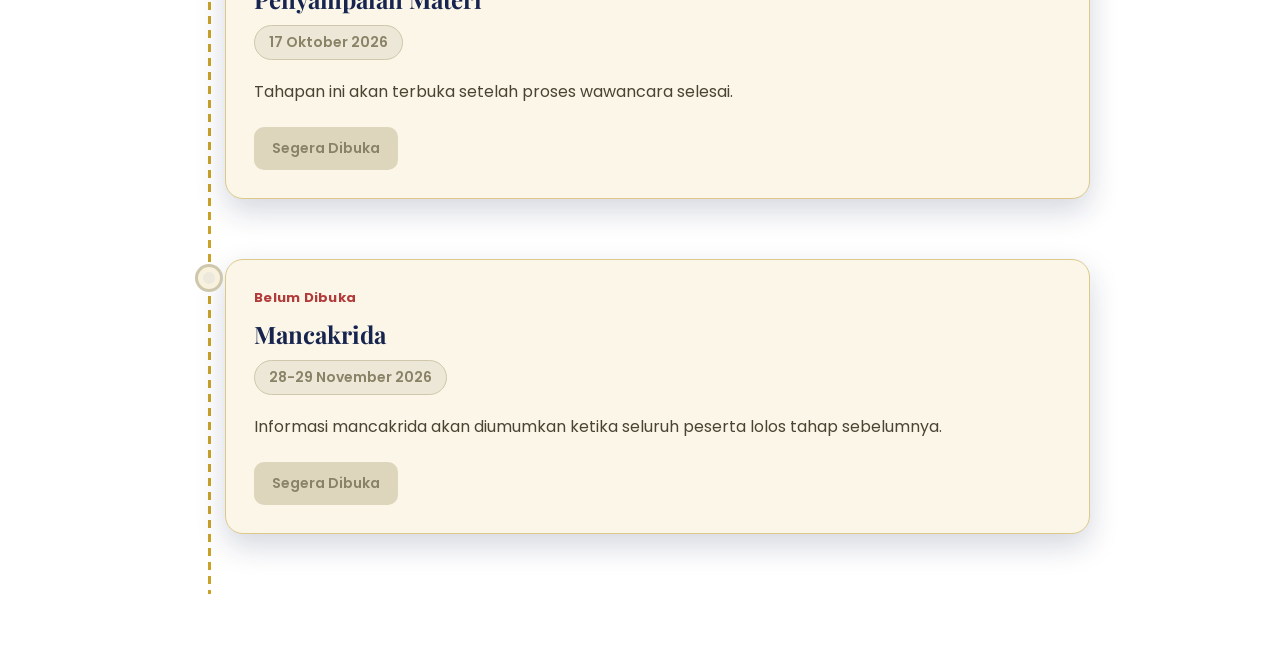
==== commit 61801ef8: "duhhh Tuhan" ====
--- a/claude/index.html
+++ b/claude/index.html
@@ -86,7 +86,7 @@
 
                 </div>
 
-                <p>25% Progress Open Recruitment</p>
+                <p>50% Progress Open Recruitment</p>
 
             </div>
 
--- a/claude/style.css
+++ b/claude/style.css
@@ -452,7 +452,7 @@
 
     height: 100%;
 
-    width: 25%;
+    width: 50%;
 
     background: linear-gradient(90deg, #E3B94C 0%, #B8860B 100%);
 
@@ -472,7 +472,7 @@
 
     to {
 
-        width: 25%;
+        width: 50%;
 
     }
 
